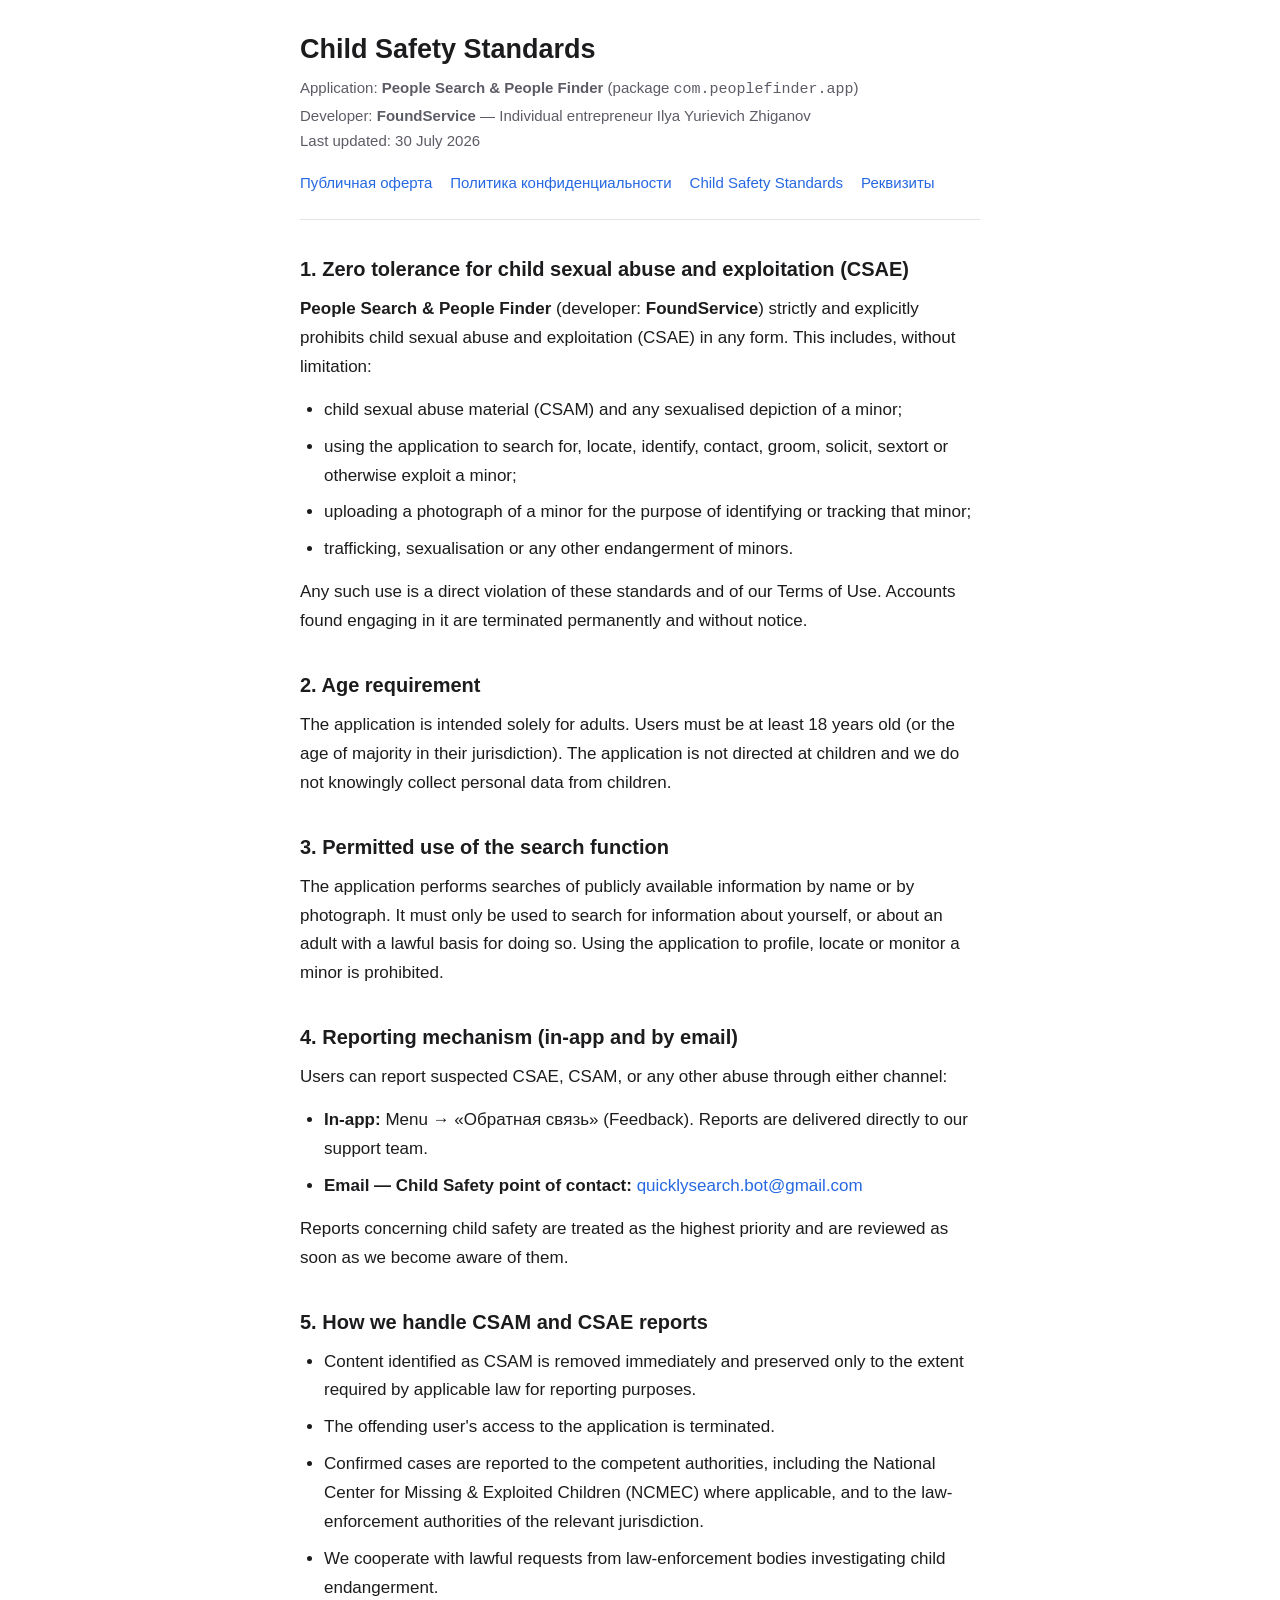
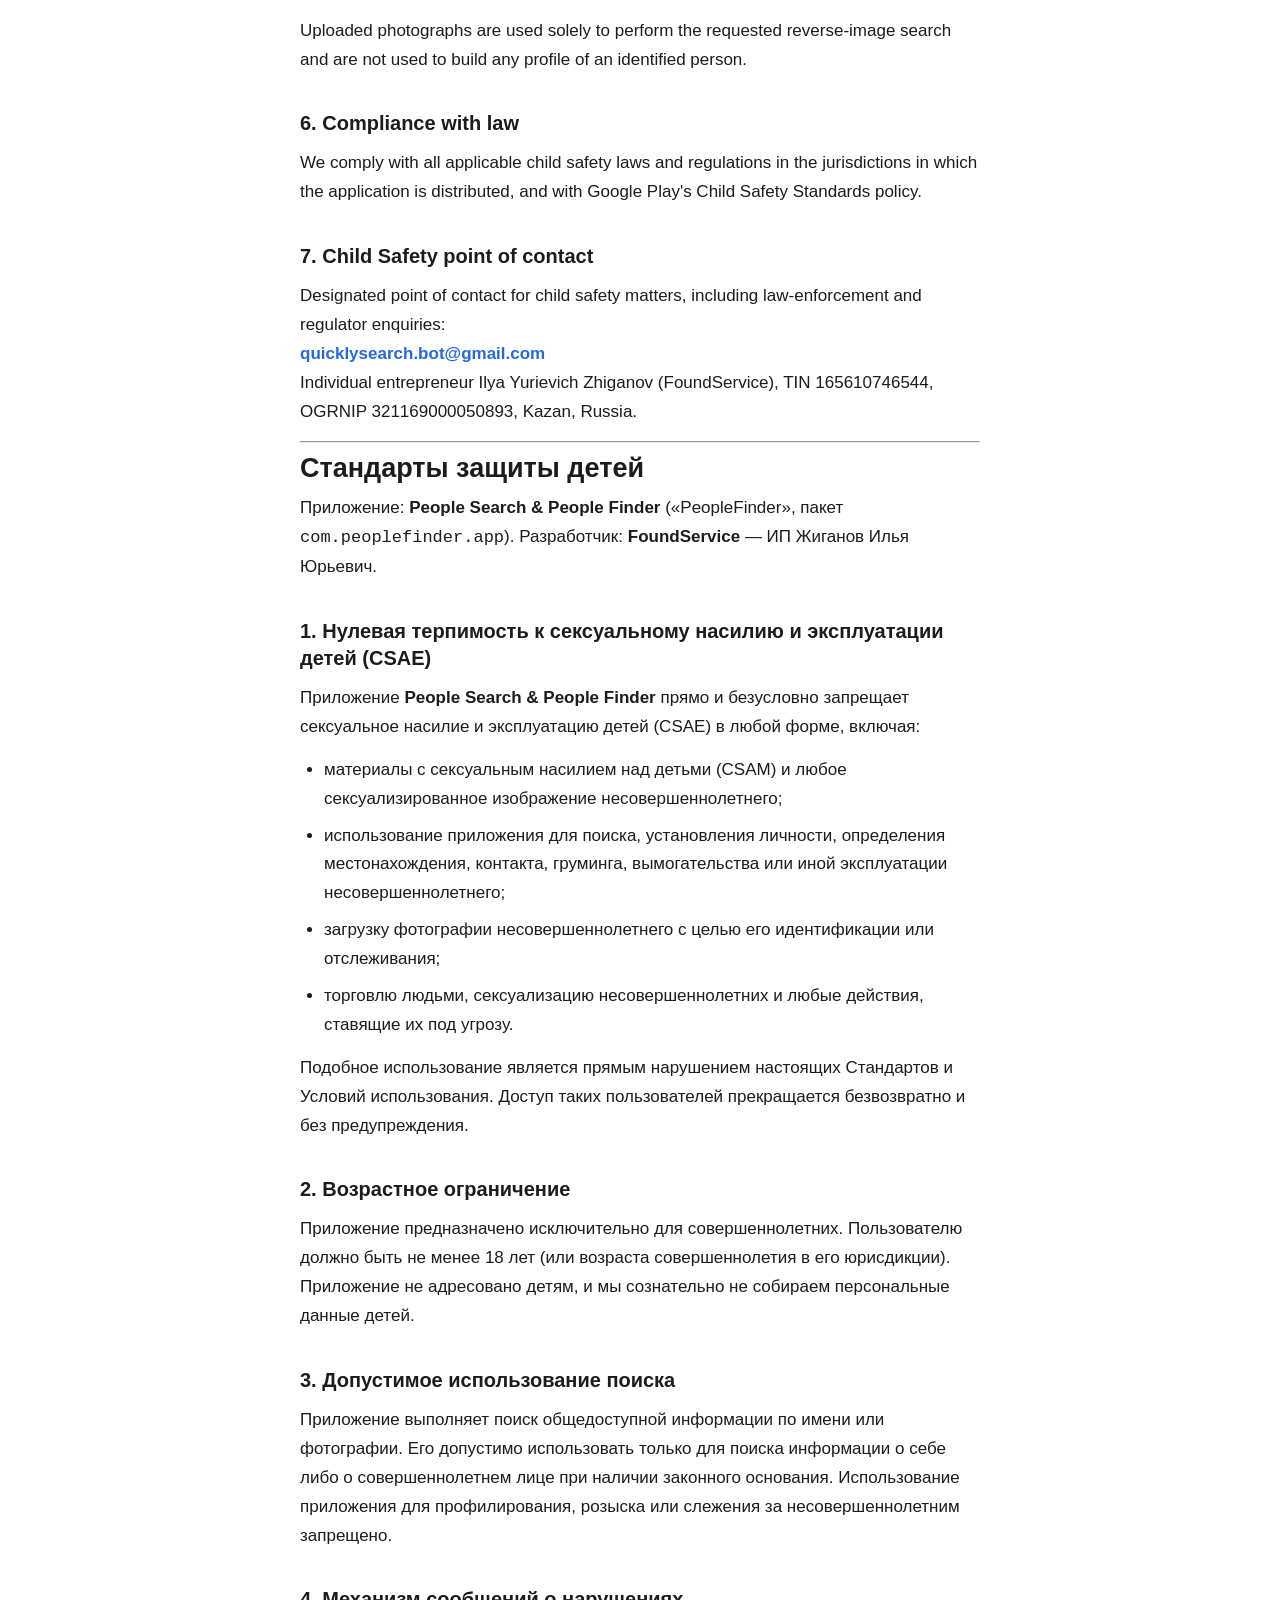
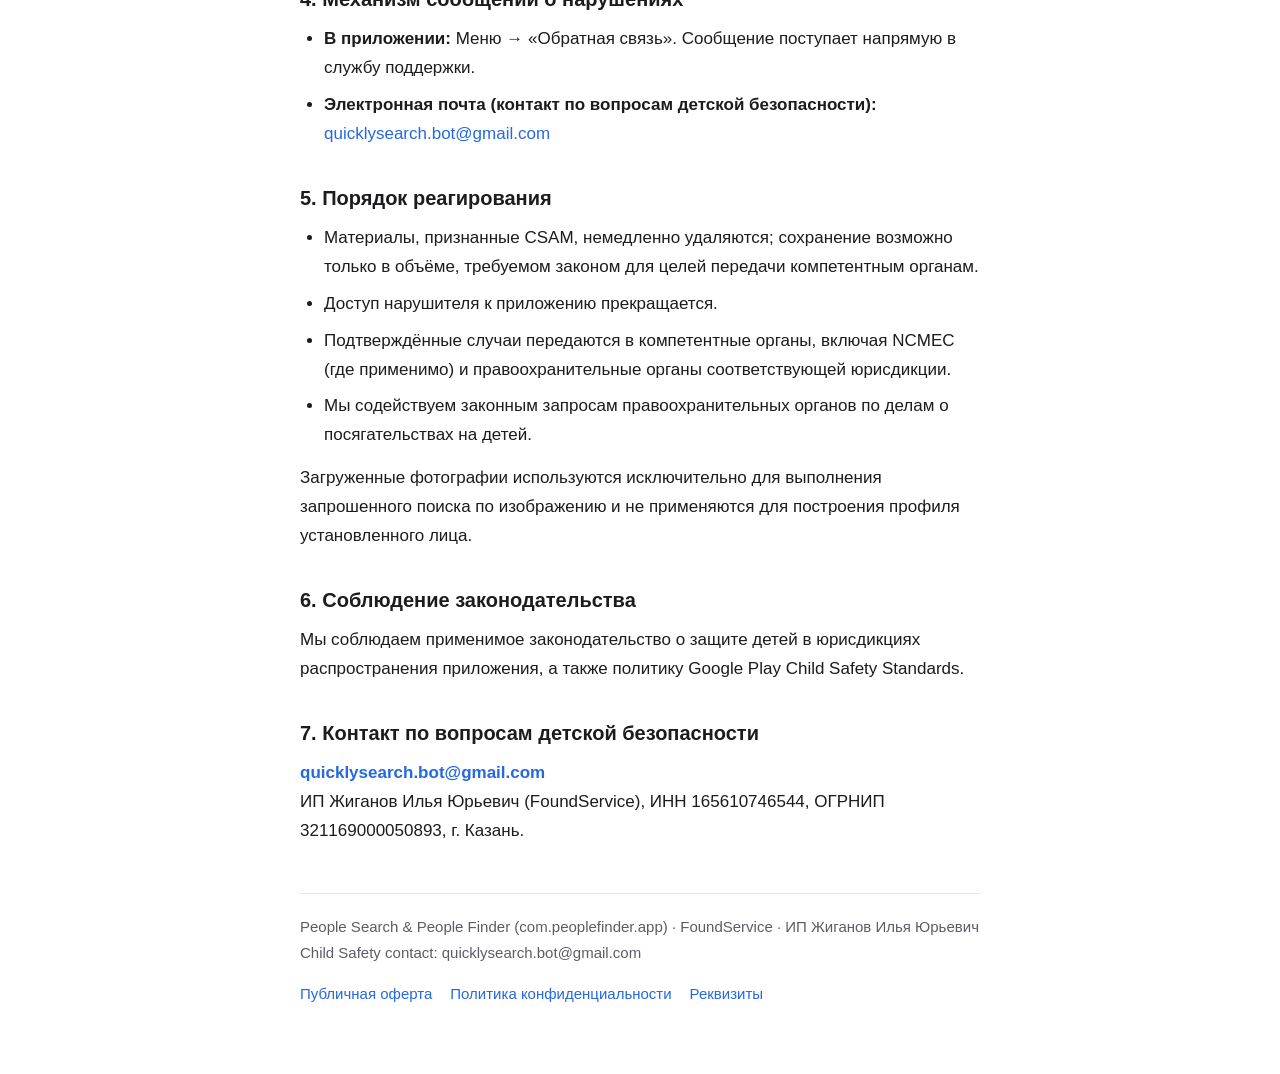
==== child-safety.html @ 7d7ad95d "docs: Child Safety Standards page (Google Play compliance) Google Play rejected the 1.8.4 update: Ch" ====
<!DOCTYPE html>
<html lang="en">
<head>
  <meta charset="UTF-8">
  <meta name="viewport" content="width=device-width, initial-scale=1">
  <title>Child Safety Standards — People Search &amp; People Finder (PeopleFinder)</title>
  <link rel="stylesheet" href="style.css">
</head>
<body>
<div class="wrap">

  <header class="doc-header">
    <h1>Child Safety Standards</h1>
    <p class="updated">Application: <strong>People Search &amp; People Finder</strong> (package <code>com.peoplefinder.app</code>)<br>
    Developer: <strong>FoundService</strong> — Individual entrepreneur Ilya Yurievich Zhiganov<br>
    Last updated: 30 July 2026</p>
    <nav class="doc-nav">
      <a href="offer.html">Публичная оферта</a>
      <a href="privacy.html">Политика конфиденциальности</a>
      <a href="child-safety.html">Child Safety Standards</a>
      <a href="requisites.html">Реквизиты</a>
    </nav>
  </header>

  <h2>1. Zero tolerance for child sexual abuse and exploitation (CSAE)</h2>
  <p><strong>People Search &amp; People Finder</strong> (developer: <strong>FoundService</strong>) strictly and explicitly prohibits child sexual abuse and exploitation (CSAE) in any form. This includes, without limitation:</p>
  <ul>
    <li>child sexual abuse material (CSAM) and any sexualised depiction of a minor;</li>
    <li>using the application to search for, locate, identify, contact, groom, solicit, sextort or otherwise exploit a minor;</li>
    <li>uploading a photograph of a minor for the purpose of identifying or tracking that minor;</li>
    <li>trafficking, sexualisation or any other endangerment of minors.</li>
  </ul>
  <p>Any such use is a direct violation of these standards and of our Terms of Use. Accounts found engaging in it are terminated permanently and without notice.</p>

  <h2>2. Age requirement</h2>
  <p>The application is intended solely for adults. Users must be at least 18 years old (or the age of majority in their jurisdiction). The application is not directed at children and we do not knowingly collect personal data from children.</p>

  <h2>3. Permitted use of the search function</h2>
  <p>The application performs searches of publicly available information by name or by photograph. It must only be used to search for information about yourself, or about an adult with a lawful basis for doing so. Using the application to profile, locate or monitor a minor is prohibited.</p>

  <h2>4. Reporting mechanism (in-app and by email)</h2>
  <p>Users can report suspected CSAE, CSAM, or any other abuse through either channel:</p>
  <ul>
    <li><strong>In-app:</strong> Menu → «Обратная связь» (Feedback). Reports are delivered directly to our support team.</li>
    <li><strong>Email — Child Safety point of contact:</strong> <a href="mailto:quicklysearch.bot@gmail.com">quicklysearch.bot@gmail.com</a></li>
  </ul>
  <p>Reports concerning child safety are treated as the highest priority and are reviewed as soon as we become aware of them.</p>

  <h2>5. How we handle CSAM and CSAE reports</h2>
  <ul>
    <li>Content identified as CSAM is removed immediately and preserved only to the extent required by applicable law for reporting purposes.</li>
    <li>The offending user's access to the application is terminated.</li>
    <li>Confirmed cases are reported to the competent authorities, including the National Center for Missing &amp; Exploited Children (NCMEC) where applicable, and to the law-enforcement authorities of the relevant jurisdiction.</li>
    <li>We cooperate with lawful requests from law-enforcement bodies investigating child endangerment.</li>
  </ul>
  <p>Uploaded photographs are used solely to perform the requested reverse-image search and are not used to build any profile of an identified person.</p>

  <h2>6. Compliance with law</h2>
  <p>We comply with all applicable child safety laws and regulations in the jurisdictions in which the application is distributed, and with Google Play's Child Safety Standards policy.</p>

  <h2>7. Child Safety point of contact</h2>
  <p>Designated point of contact for child safety matters, including law-enforcement and regulator enquiries:<br>
  <strong><a href="mailto:quicklysearch.bot@gmail.com">quicklysearch.bot@gmail.com</a></strong><br>
  Individual entrepreneur Ilya Yurievich Zhiganov (FoundService), TIN 165610746544, OGRNIP 321169000050893, Kazan, Russia.</p>

  <hr>

  <h1>Стандарты защиты детей</h1>
  <p>Приложение: <strong>People Search &amp; People Finder</strong> («PeopleFinder», пакет <code>com.peoplefinder.app</code>). Разработчик: <strong>FoundService</strong> — ИП Жиганов Илья Юрьевич.</p>

  <h2>1. Нулевая терпимость к сексуальному насилию и эксплуатации детей (CSAE)</h2>
  <p>Приложение <strong>People Search &amp; People Finder</strong> прямо и безусловно запрещает сексуальное насилие и эксплуатацию детей (CSAE) в любой форме, включая:</p>
  <ul>
    <li>материалы с сексуальным насилием над детьми (CSAM) и любое сексуализированное изображение несовершеннолетнего;</li>
    <li>использование приложения для поиска, установления личности, определения местонахождения, контакта, груминга, вымогательства или иной эксплуатации несовершеннолетнего;</li>
    <li>загрузку фотографии несовершеннолетнего с целью его идентификации или отслеживания;</li>
    <li>торговлю людьми, сексуализацию несовершеннолетних и любые действия, ставящие их под угрозу.</li>
  </ul>
  <p>Подобное использование является прямым нарушением настоящих Стандартов и Условий использования. Доступ таких пользователей прекращается безвозвратно и без предупреждения.</p>

  <h2>2. Возрастное ограничение</h2>
  <p>Приложение предназначено исключительно для совершеннолетних. Пользователю должно быть не менее 18 лет (или возраста совершеннолетия в его юрисдикции). Приложение не адресовано детям, и мы сознательно не собираем персональные данные детей.</p>

  <h2>3. Допустимое использование поиска</h2>
  <p>Приложение выполняет поиск общедоступной информации по имени или фотографии. Его допустимо использовать только для поиска информации о себе либо о совершеннолетнем лице при наличии законного основания. Использование приложения для профилирования, розыска или слежения за несовершеннолетним запрещено.</p>

  <h2>4. Механизм сообщений о нарушениях</h2>
  <ul>
    <li><strong>В приложении:</strong> Меню → «Обратная связь». Сообщение поступает напрямую в службу поддержки.</li>
    <li><strong>Электронная почта (контакт по вопросам детской безопасности):</strong> <a href="mailto:quicklysearch.bot@gmail.com">quicklysearch.bot@gmail.com</a></li>
  </ul>

  <h2>5. Порядок реагирования</h2>
  <ul>
    <li>Материалы, признанные CSAM, немедленно удаляются; сохранение возможно только в объёме, требуемом законом для целей передачи компетентным органам.</li>
    <li>Доступ нарушителя к приложению прекращается.</li>
    <li>Подтверждённые случаи передаются в компетентные органы, включая NCMEC (где применимо) и правоохранительные органы соответствующей юрисдикции.</li>
    <li>Мы содействуем законным запросам правоохранительных органов по делам о посягательствах на детей.</li>
  </ul>
  <p>Загруженные фотографии используются исключительно для выполнения запрошенного поиска по изображению и не применяются для построения профиля установленного лица.</p>

  <h2>6. Соблюдение законодательства</h2>
  <p>Мы соблюдаем применимое законодательство о защите детей в юрисдикциях распространения приложения, а также политику Google Play Child Safety Standards.</p>

  <h2>7. Контакт по вопросам детской безопасности</h2>
  <p><strong><a href="mailto:quicklysearch.bot@gmail.com">quicklysearch.bot@gmail.com</a></strong><br>
  ИП Жиганов Илья Юрьевич (FoundService), ИНН 165610746544, ОГРНИП 321169000050893, г. Казань.</p>

  <footer class="doc-footer">
    <p>People Search &amp; People Finder (com.peoplefinder.app) · FoundService · ИП Жиганов Илья Юрьевич<br>
    Child Safety contact: quicklysearch.bot@gmail.com</p>
    <nav class="doc-nav">
      <a href="offer.html">Публичная оферта</a>
      <a href="privacy.html">Политика конфиденциальности</a>
      <a href="requisites.html">Реквизиты</a>
    </nav>
  </footer>

</div>
</body>
</html>
---- style.css ----
/* LegitCheck AI — legal documents stylesheet */

:root {
  --bg: #ffffff;
  --text: #1c1c1e;
  --text-muted: #5c5c66;
  --accent: #2568e1;
  --border: #e3e3e8;
  --card: #f6f7f9;
}

* {
  box-sizing: border-box;
}

html {
  -webkit-text-size-adjust: 100%;
}

body {
  margin: 0;
  padding: 0;
  background: var(--bg);
  color: var(--text);
  font-family: -apple-system, BlinkMacSystemFont, "Segoe UI", Roboto, "Helvetica Neue", Arial, sans-serif;
  font-size: 17px;
  line-height: 1.7;
  -webkit-font-smoothing: antialiased;
}

.wrap {
  max-width: 720px;
  margin: 0 auto;
  padding: 32px 20px 64px;
}

header.doc-header {
  border-bottom: 1px solid var(--border);
  padding-bottom: 20px;
  margin-bottom: 28px;
}

h1 {
  font-size: 27px;
  line-height: 1.3;
  margin: 0 0 8px;
  font-weight: 700;
}

h2 {
  font-size: 20px;
  line-height: 1.35;
  margin: 36px 0 12px;
  font-weight: 700;
}

h3 {
  font-size: 17px;
  line-height: 1.4;
  margin: 22px 0 8px;
  font-weight: 600;
}

p {
  margin: 0 0 14px;
}

ul, ol {
  margin: 0 0 14px;
  padding-left: 24px;
}

li {
  margin-bottom: 8px;
}

a {
  color: var(--accent);
  text-decoration: none;
  word-break: break-word;
}

a:hover {
  text-decoration: underline;
}

.updated {
  color: var(--text-muted);
  font-size: 15px;
  margin: 0;
}

.lead {
  font-size: 17px;
}

.note {
  background: var(--card);
  border: 1px solid var(--border);
  border-radius: 12px;
  padding: 16px 18px;
  margin: 20px 0;
}

.note strong {
  display: block;
  margin-bottom: 6px;
}

.req-table {
  width: 100%;
  border-collapse: collapse;
  margin: 16px 0 24px;
  font-size: 16px;
}

.req-table th,
.req-table td {
  text-align: left;
  padding: 12px 14px;
  border-bottom: 1px solid var(--border);
  vertical-align: top;
}

.req-table th {
  width: 42%;
  color: var(--text-muted);
  font-weight: 600;
}

.doc-footer {
  margin-top: 48px;
  padding-top: 20px;
  border-top: 1px solid var(--border);
  font-size: 15px;
  color: var(--text-muted);
}

.doc-footer p {
  margin: 0 0 6px;
}

.doc-nav {
  display: flex;
  flex-wrap: wrap;
  gap: 10px 18px;
  margin: 16px 0 4px;
  font-size: 15px;
}

/* Landing page */
.landing-hero {
  text-align: center;
  padding: 24px 0 8px;
}

.landing-hero h1 {
  font-size: 30px;
}

.landing-hero p {
  color: var(--text-muted);
  font-size: 17px;
}

.doc-list {
  list-style: none;
  padding: 0;
  margin: 28px 0 0;
}

.doc-list li {
  margin-bottom: 14px;
}

.doc-card {
  display: block;
  border: 1px solid var(--border);
  border-radius: 14px;
  padding: 18px 20px;
  background: var(--card);
  color: var(--text);
  transition: border-color 0.15s ease;
}

.doc-card:hover {
  border-color: var(--accent);
  text-decoration: none;
}

.doc-card .doc-card-title {
  font-size: 18px;
  font-weight: 700;
  margin: 0 0 4px;
  color: var(--text);
}

.doc-card .doc-card-desc {
  font-size: 15px;
  color: var(--text-muted);
  margin: 0;
}

@media (max-width: 480px) {
  body {
    font-size: 16px;
  }
  .wrap {
    padding: 24px 16px 48px;
  }
  h1 {
    font-size: 23px;
  }
  h2 {
    font-size: 18px;
  }
  .req-table th {
    width: 38%;
  }
}
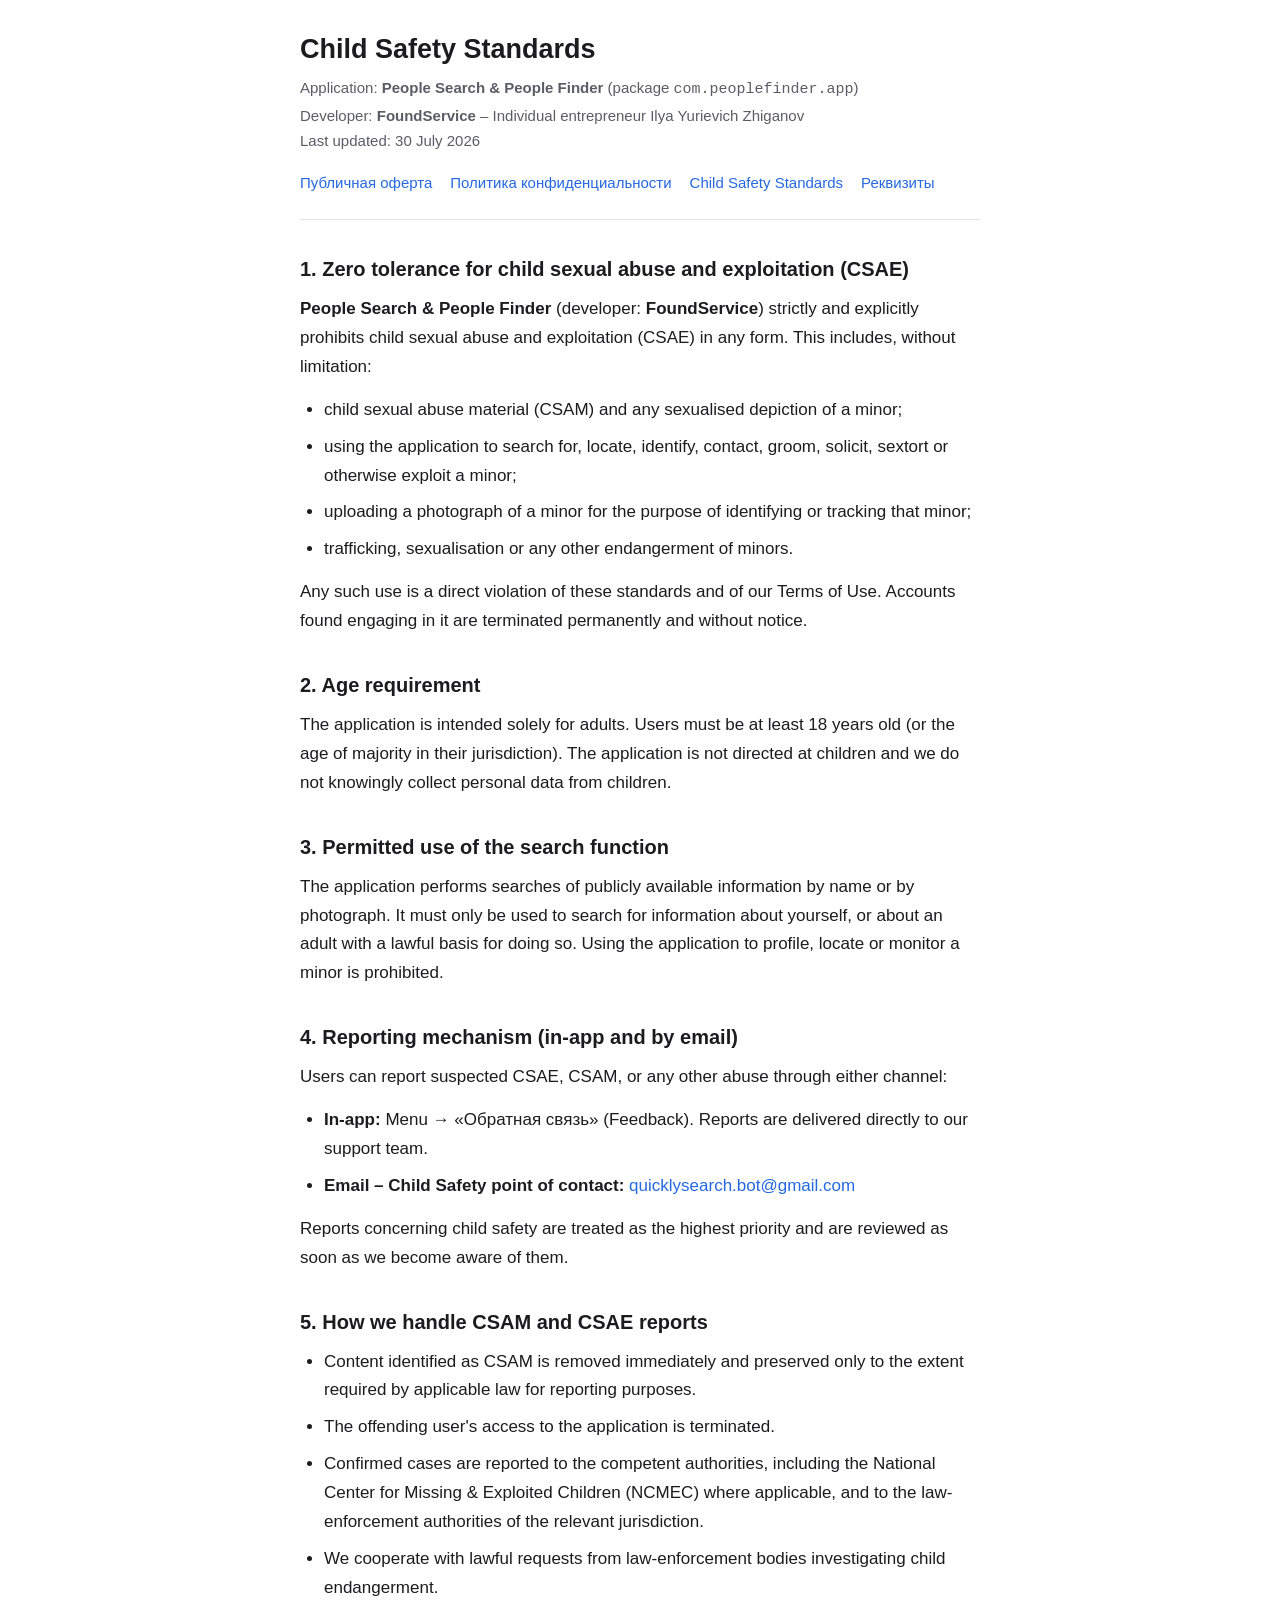
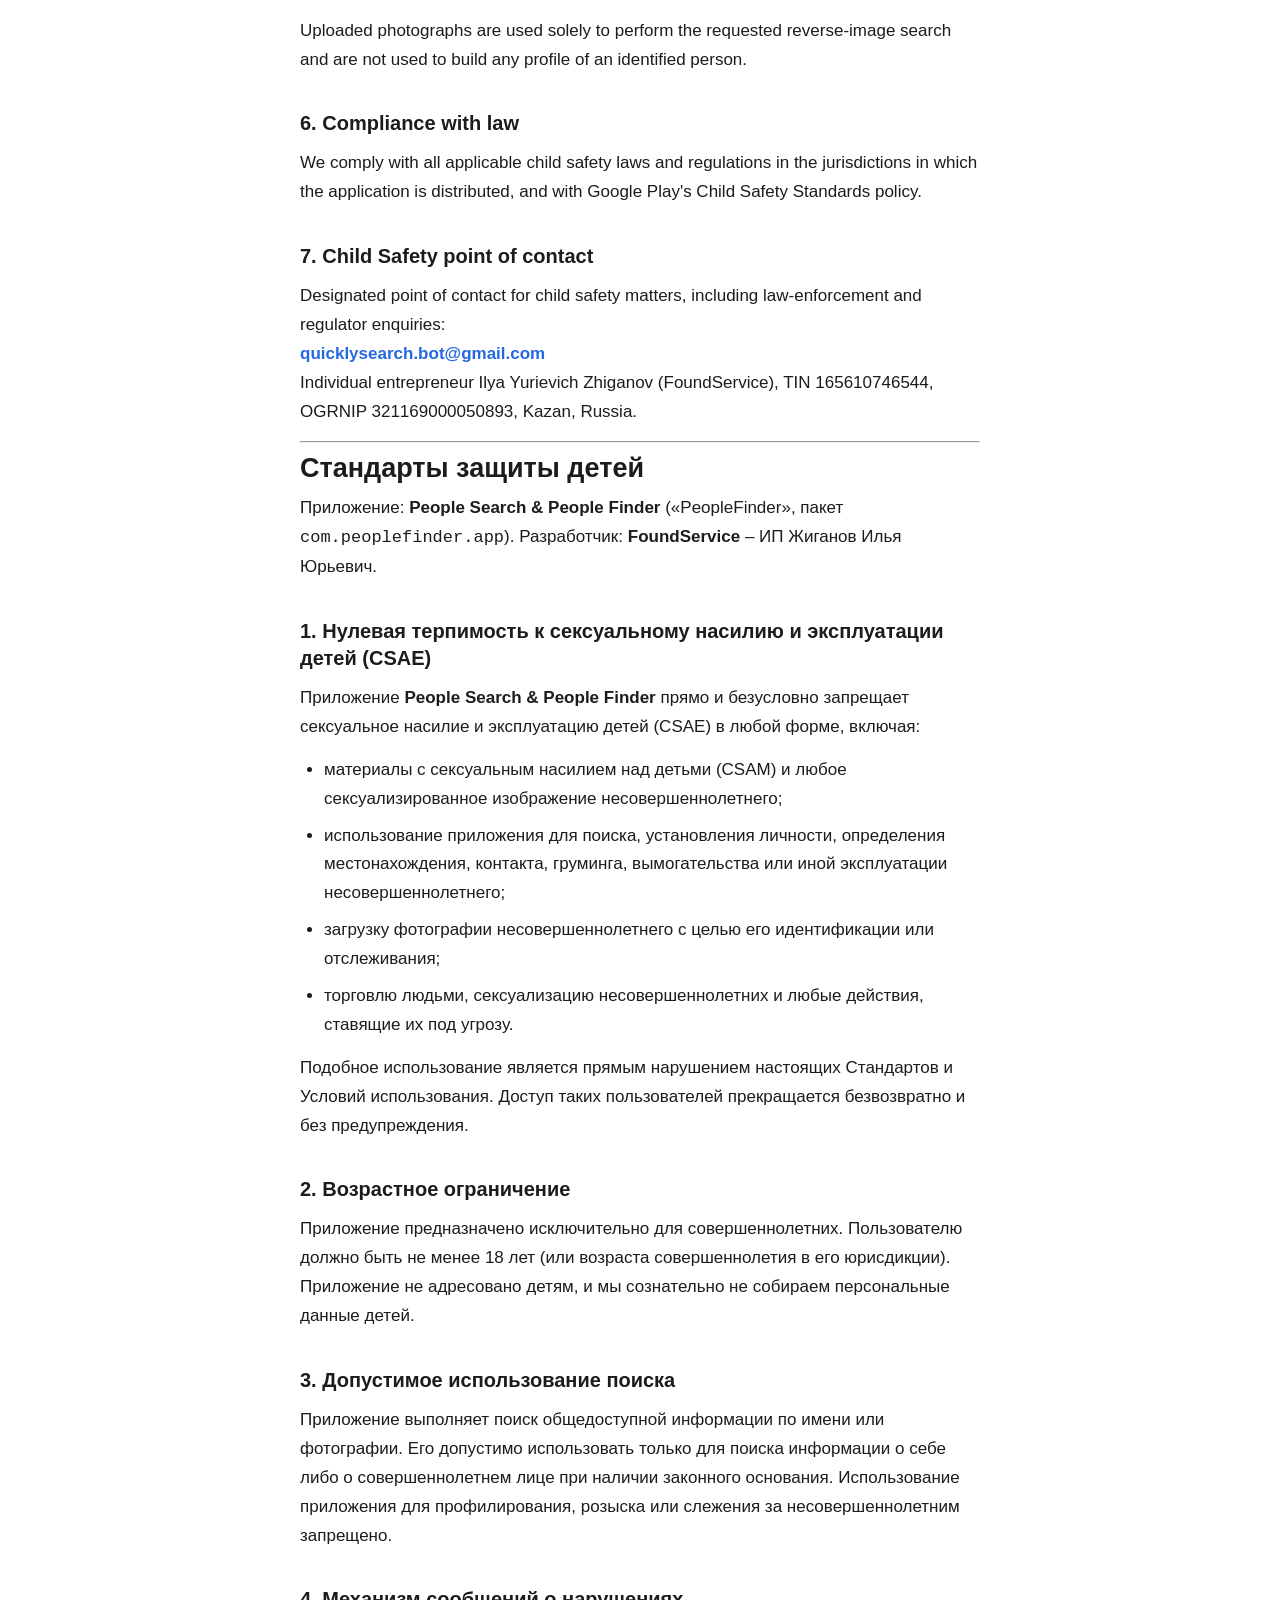
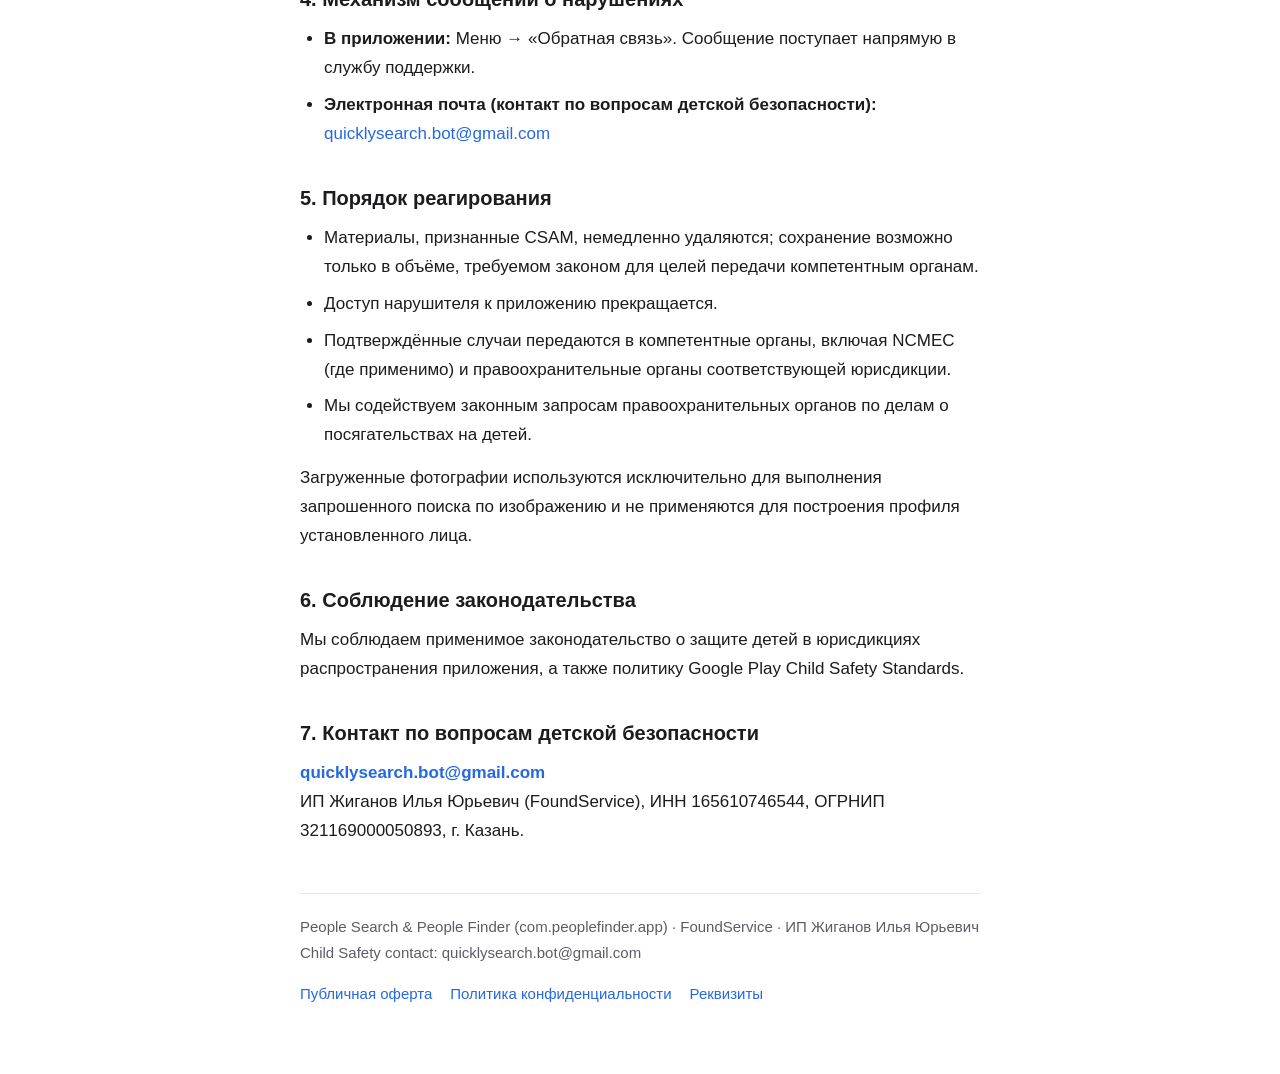
==== commit 05416edd: "style: en dash instead of em dash" ====
--- a/child-safety.html
+++ b/child-safety.html
@@ -3,7 +3,7 @@
 <head>
   <meta charset="UTF-8">
   <meta name="viewport" content="width=device-width, initial-scale=1">
-  <title>Child Safety Standards — People Search &amp; People Finder (PeopleFinder)</title>
+  <title>Child Safety Standards – People Search &amp; People Finder (PeopleFinder)</title>
   <link rel="stylesheet" href="style.css">
 </head>
 <body>
@@ -12,7 +12,7 @@
   <header class="doc-header">
     <h1>Child Safety Standards</h1>
     <p class="updated">Application: <strong>People Search &amp; People Finder</strong> (package <code>com.peoplefinder.app</code>)<br>
-    Developer: <strong>FoundService</strong> — Individual entrepreneur Ilya Yurievich Zhiganov<br>
+    Developer: <strong>FoundService</strong> – Individual entrepreneur Ilya Yurievich Zhiganov<br>
     Last updated: 30 July 2026</p>
     <nav class="doc-nav">
       <a href="offer.html">Публичная оферта</a>
@@ -42,7 +42,7 @@
   <p>Users can report suspected CSAE, CSAM, or any other abuse through either channel:</p>
   <ul>
     <li><strong>In-app:</strong> Menu → «Обратная связь» (Feedback). Reports are delivered directly to our support team.</li>
-    <li><strong>Email — Child Safety point of contact:</strong> <a href="mailto:quicklysearch.bot@gmail.com">quicklysearch.bot@gmail.com</a></li>
+    <li><strong>Email – Child Safety point of contact:</strong> <a href="mailto:quicklysearch.bot@gmail.com">quicklysearch.bot@gmail.com</a></li>
   </ul>
   <p>Reports concerning child safety are treated as the highest priority and are reviewed as soon as we become aware of them.</p>
 
@@ -66,7 +66,7 @@
   <hr>
 
   <h1>Стандарты защиты детей</h1>
-  <p>Приложение: <strong>People Search &amp; People Finder</strong> («PeopleFinder», пакет <code>com.peoplefinder.app</code>). Разработчик: <strong>FoundService</strong> — ИП Жиганов Илья Юрьевич.</p>
+  <p>Приложение: <strong>People Search &amp; People Finder</strong> («PeopleFinder», пакет <code>com.peoplefinder.app</code>). Разработчик: <strong>FoundService</strong> – ИП Жиганов Илья Юрьевич.</p>
 
   <h2>1. Нулевая терпимость к сексуальному насилию и эксплуатации детей (CSAE)</h2>
   <p>Приложение <strong>People Search &amp; People Finder</strong> прямо и безусловно запрещает сексуальное насилие и эксплуатацию детей (CSAE) в любой форме, включая:</p>
